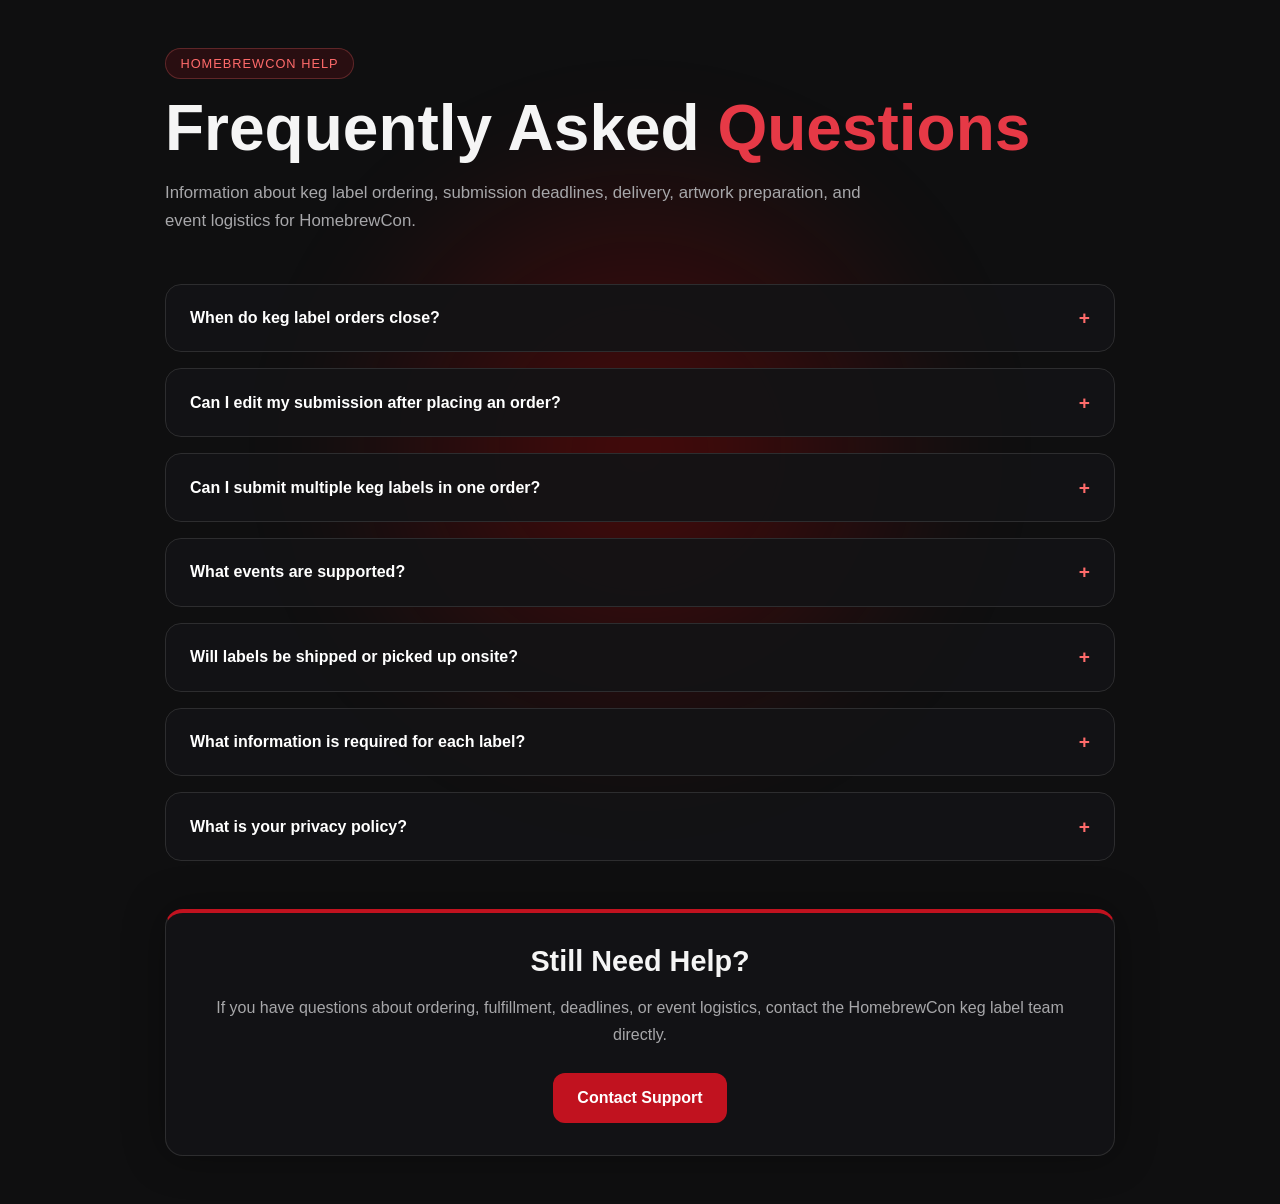
==== faq.html @ 4002b4a4 "adding pages and firebase info" ====
<!DOCTYPE html>
<html lang="en">

<head>
    <meta charset="UTF-8" />
    <meta name="viewport" content="width=device-width, initial-scale=1.0" />
    <title>FAQ - HomebrewCon Keg Label Ordering</title>

    <style>
        * {
            box-sizing: border-box;
            margin: 0;
            padding: 0;
        }

        body {
            background: #0f0f10;
            color: #f5f5f5;
            font-family: Arial, Helvetica, sans-serif;
            min-height: 100vh;
            padding: 3rem 1.5rem;
        }

        .background-glow {
            position: fixed;
            width: 700px;
            height: 700px;
            background: radial-gradient(circle, rgba(180, 0, 0, 0.35) 0%, rgba(180, 0, 0, 0) 70%);
            filter: blur(40px);
            z-index: 0;
            top: 50%;
            left: 50%;
            transform: translate(-50%, -50%);
        }

        .page {
            position: relative;
            z-index: 1;
            max-width: 950px;
            margin: 0 auto;
        }

        .hero {
            margin-bottom: 3rem;
        }

        .tag {
            display: inline-block;
            background: rgba(193, 18, 31, 0.15);
            color: #ff6b6b;
            border: 1px solid rgba(255, 107, 107, 0.25);
            padding: 0.45rem 0.9rem;
            border-radius: 999px;
            font-size: 0.8rem;
            letter-spacing: 1px;
            text-transform: uppercase;
            margin-bottom: 1rem;
        }

        h1 {
            font-size: clamp(2.5rem, 6vw, 4rem);
            margin-bottom: 1rem;
            line-height: 1.05;
        }

        .accent {
            color: #e63946;
        }

        .subtitle {
            color: #a7a7aa;
            font-size: 1.05rem;
            line-height: 1.7;
            max-width: 700px;
        }

        .faq-container {
            display: grid;
            gap: 1rem;
        }

        .faq-item {
            background: rgba(20, 20, 22, 0.94);
            border: 1px solid #2d2d2f;
            border-radius: 16px;
            overflow: hidden;
            transition: 0.2s ease;
        }

        .faq-item.active {
            border-color: rgba(230, 57, 70, 0.45);
            box-shadow: 0 0 24px rgba(193, 18, 31, 0.12);
        }

        .faq-question {
            width: 100%;
            background: transparent;
            border: none;
            color: white;
            padding: 1.4rem 1.5rem;
            display: flex;
            align-items: center;
            justify-content: space-between;
            text-align: left;
            cursor: pointer;
            font-size: 1rem;
            font-weight: bold;
            transition: 0.2s ease;
        }

        .faq-question:hover {
            background: rgba(255, 255, 255, 0.02);
        }

        .faq-icon {
            color: #ff6b6b;
            font-size: 1.2rem;
            transition: transform 0.2s ease;
        }

        .faq-item.active .faq-icon {
            transform: rotate(45deg);
        }

        .faq-answer {
            max-height: 0;
            overflow: hidden;
            transition: max-height 0.3s ease;
        }

        .faq-answer-content {
            padding: 0 1.5rem 1.5rem;
            color: #b5b5b8;
            line-height: 1.7;
        }

        .contact-card {
            margin-top: 3rem;
            background: rgba(20, 20, 22, 0.94);
            border: 1px solid #2d2d2f;
            border-top: 4px solid #c1121f;
            border-radius: 18px;
            padding: 2rem;
            text-align: center;
            box-shadow: 0 0 40px rgba(0, 0, 0, 0.35);
        }

        .contact-card h2 {
            margin-bottom: 1rem;
            font-size: 1.8rem;
        }

        .contact-card p {
            color: #a7a7aa;
            line-height: 1.7;
            margin-bottom: 1.5rem;
        }

        .contact-button {
            display: inline-block;
            background: #c1121f;
            color: white;
            text-decoration: none;
            padding: 1rem 1.5rem;
            border-radius: 12px;
            font-weight: bold;
            transition: 0.2s ease;
        }

        .contact-button:hover {
            background: #e63946;
            transform: translateY(-2px);
            box-shadow: 0 8px 24px rgba(230, 57, 70, 0.35);
        }

        @media (max-width: 700px) {

            body {
                padding: 2rem 1rem;
            }

            .faq-question {
                padding: 1.2rem;
                font-size: 0.95rem;
            }

            .faq-answer-content {
                padding: 0 1.2rem 1.2rem;
            }

            .contact-card {
                padding: 1.5rem;
            }

        }
    </style>
</head>

<body>

    <div class="background-glow"></div>

    <div class="page">

        <div class="hero">

            <div class="tag">
                HomebrewCon Help
            </div>

            <h1>
                Frequently Asked <span class="accent">Questions</span>
            </h1>

            <p class="subtitle">
                Information about keg label ordering, submission deadlines,
                delivery, artwork preparation, and event logistics for HomebrewCon.
            </p>

        </div>

        <div class="faq-container">

            <div class="faq-item">

                <button class="faq-question">

                    <span>
                        When do keg label orders close?
                    </span>

                    <span class="faq-icon">+</span>

                </button>

                <div class="faq-answer">
                    <div class="faq-answer-content">
                        Orders typically close 1-2 weeks before the event to allow time for production and fulfillment.
                        Exact deadlines will be announced before HomebrewCon.
                    </div>
                </div>

            </div>

            <div class="faq-item">

                <button class="faq-question">

                    <span>
                        Can I edit my submission after placing an order?
                    </span>

                    <span class="faq-icon">+</span>

                </button>

                <div class="faq-answer">
                    <div class="faq-answer-content">
                        Yes. If production has not started, you can contact the organizers to request changes to beer
                        information, schedule details, or delivery information.
                    </div>
                </div>

            </div>

            <div class="faq-item">

                <button class="faq-question">

                    <span>
                        Can I submit multiple keg labels in one order?
                    </span>

                    <span class="faq-icon">+</span>

                </button>

                <div class="faq-answer">
                    <div class="faq-answer-content">
                        Yes. The ordering system supports multiple labels per order. You can add, edit, and review all
                        submitted labels before checkout.
                    </div>
                </div>

            </div>

            <div class="faq-item">

                <button class="faq-question">

                    <span>
                        What events are supported?
                    </span>

                    <span class="faq-icon">+</span>

                </button>

                <div class="faq-answer">
                    <div class="faq-answer-content">
                        Labels can currently be submitted for Club Night, Homebrew Hospitality, Homebrew Expo, and
                        Brewer Talks events.
                    </div>
                </div>

            </div>

            <div class="faq-item">

                <button class="faq-question">

                    <span>
                        Will labels be shipped or picked up onsite?
                    </span>

                    <span class="faq-icon">+</span>

                </button>

                <div class="faq-answer">
                    <div class="faq-answer-content">
                        Depending on the event schedule and logistics, labels may either be shipped ahead of time or
                        made available for onsite pickup during HomebrewCon.
                    </div>
                </div>

            </div>

            <div class="faq-item">

                <button class="faq-question">

                    <span>
                        What information is required for each label?
                    </span>

                    <span class="faq-icon">+</span>

                </button>

                <div class="faq-answer">
                    <div class="faq-answer-content">
                        Each label requires an event type, club name, serving location, beer name, beer style, serving
                        day, and serving time.
                    </div>
                </div>

            </div>

            <div class="faq-item">

                <button class="faq-question">

                    <span>
                        What is your privacy policy?
                    </span>

                    <span class="faq-icon">+</span>

                </button>

                <div class="faq-answer">
                    <div class="faq-answer-content">
                        We do not create any cookies or save local storage for tracking purposes.
                        The only information that we save is the information that is submitted to print and ship your labels.
                        GrogTag does not share this shipping and label information.
                    </div>
                </div>

            </div>

        </div>

        <div class="contact-card">

            <h2>
                Still Need Help?
            </h2>

            <p>
                If you have questions about ordering, fulfillment,
                deadlines, or event logistics, contact the HomebrewCon
                keg label team directly.
            </p>

            <a href="mailto:support@grogtag.com" class="contact-button">
                Contact Support
            </a>

        </div>

    </div>

    <script>

        const faqItems = document.querySelectorAll('.faq-item');

        faqItems.forEach(item => {

            const button = item.querySelector('.faq-question');
            const answer = item.querySelector('.faq-answer');

            button.addEventListener('click', () => {

                const isActive = item.classList.contains('active');

                faqItems.forEach(faq => {

                    faq.classList.remove('active');

                    faq.querySelector('.faq-answer').style.maxHeight = null;

                });

                if (!isActive) {

                    item.classList.add('active');

                    answer.style.maxHeight = answer.scrollHeight + 'px';

                }

            });

        });

    </script>

</body>

</html>
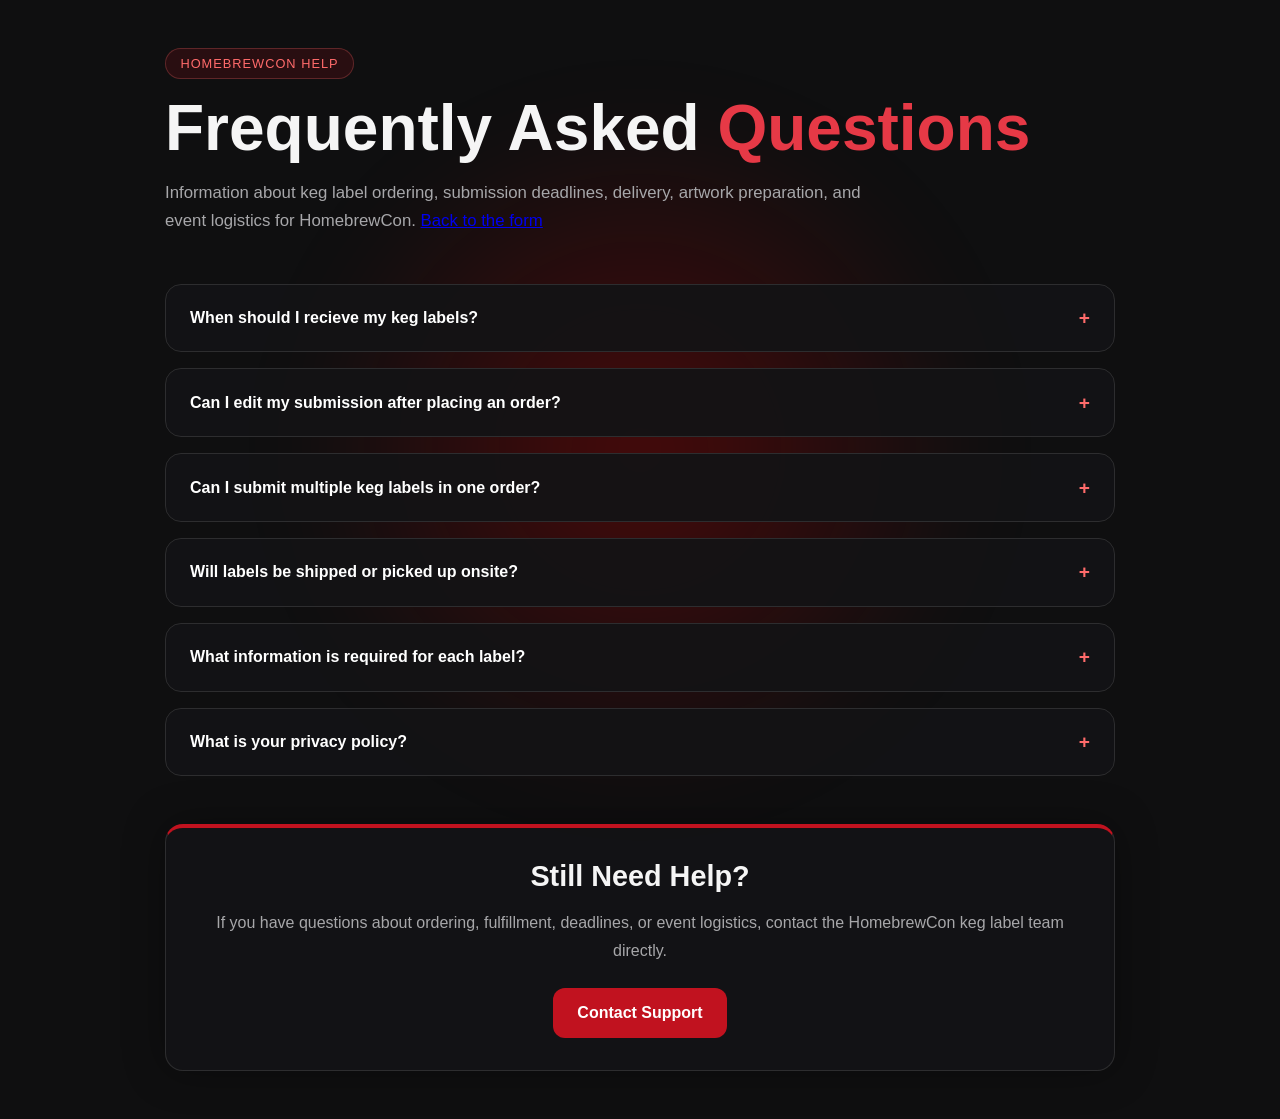
==== commit f2766ed2: "updating FAQs" ====
--- a/faq.html
+++ b/faq.html
@@ -215,6 +215,7 @@
             <p class="subtitle">
                 Information about keg label ordering, submission deadlines,
                 delivery, artwork preparation, and event logistics for HomebrewCon.
+                <a href="/form">Back to the form</a>
             </p>
 
         </div>
@@ -226,17 +227,16 @@
                 <button class="faq-question">
 
                     <span>
-                        When do keg label orders close?
-                    </span>
-
-                    <span class="faq-icon">+</span>
-
-                </button>
-
-                <div class="faq-answer">
-                    <div class="faq-answer-content">
-                        Orders typically close 1-2 weeks before the event to allow time for production and fulfillment.
-                        Exact deadlines will be announced before HomebrewCon.
+                        When should I recieve my keg labels?
+                    </span>
+
+                    <span class="faq-icon">+</span>
+
+                </button>
+
+                <div class="faq-answer">
+                    <div class="faq-answer-content">
+                        On or before June 5th. All labels will be shipped to your address via USPS Ground advantage on June 1st and will take 2-5 days to ship.
                     </div>
                 </div>
 
@@ -256,8 +256,7 @@
 
                 <div class="faq-answer">
                     <div class="faq-answer-content">
-                        Yes. If production has not started, you can contact the organizers to request changes to beer
-                        information, schedule details, or delivery information.
+                        Yes. If you can reach out to support@grogtag.com before June 1st 2026, we can edit your information.
                     </div>
                 </div>
 
@@ -289,27 +288,6 @@
                 <button class="faq-question">
 
                     <span>
-                        What events are supported?
-                    </span>
-
-                    <span class="faq-icon">+</span>
-
-                </button>
-
-                <div class="faq-answer">
-                    <div class="faq-answer-content">
-                        Labels can currently be submitted for Club Night, Homebrew Hospitality, Homebrew Expo, and
-                        Brewer Talks events.
-                    </div>
-                </div>
-
-            </div>
-
-            <div class="faq-item">
-
-                <button class="faq-question">
-
-                    <span>
                         Will labels be shipped or picked up onsite?
                     </span>
 
@@ -319,8 +297,7 @@
 
                 <div class="faq-answer">
                     <div class="faq-answer-content">
-                        Depending on the event schedule and logistics, labels may either be shipped ahead of time or
-                        made available for onsite pickup during HomebrewCon.
+                        Any labels placed before June 1st 2026 will be shipped to your stated delivery address.
                     </div>
                 </div>
 
@@ -340,8 +317,7 @@
 
                 <div class="faq-answer">
                     <div class="faq-answer-content">
-                        Each label requires an event type, club name, serving location, beer name, beer style, serving
-                        day, and serving time.
+                        Each label requires an event type, club name, serving location, beer name, beer style, day, time and number of labels require (how many kegs of it you have).
                     </div>
                 </div>
 
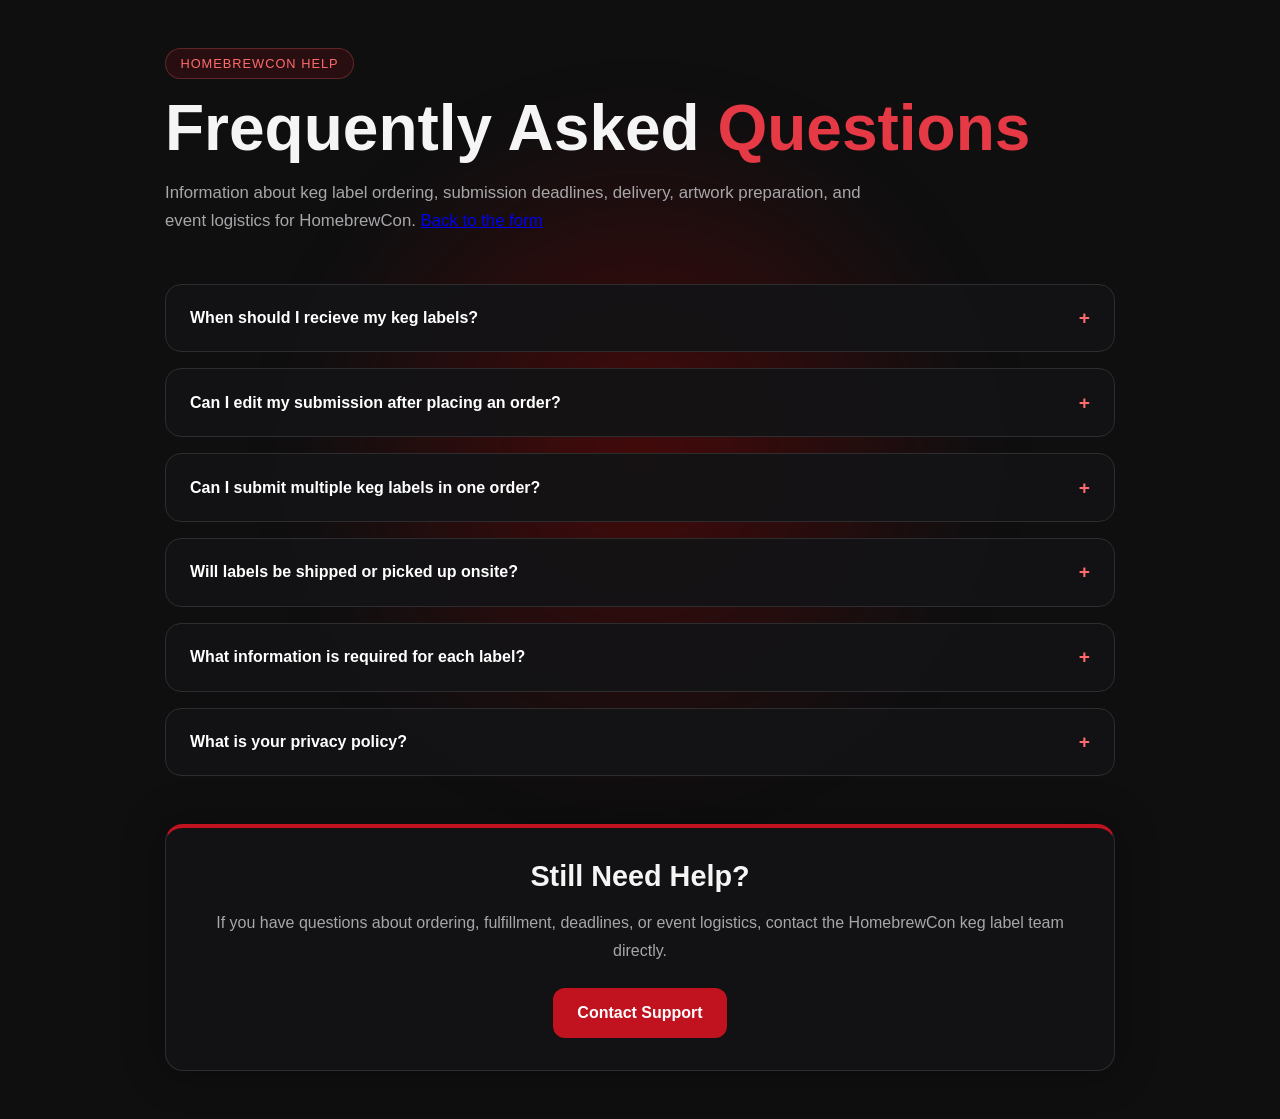
==== commit 689f3af3: "Remove Delivery add Other category" ====
--- a/faq.html
+++ b/faq.html
@@ -236,7 +236,7 @@
 
                 <div class="faq-answer">
                     <div class="faq-answer-content">
-                        On or before June 5th. All labels will be shipped to your address via USPS Ground advantage on June 1st and will take 2-5 days to ship.
+                        They will be available for pickup at HomeBrewCon
                     </div>
                 </div>
 
@@ -297,7 +297,7 @@
 
                 <div class="faq-answer">
                     <div class="faq-answer-content">
-                        Any labels placed before June 1st 2026 will be shipped to your stated delivery address.
+                        All labels will be picked up at homebrewcon
                     </div>
                 </div>
 
